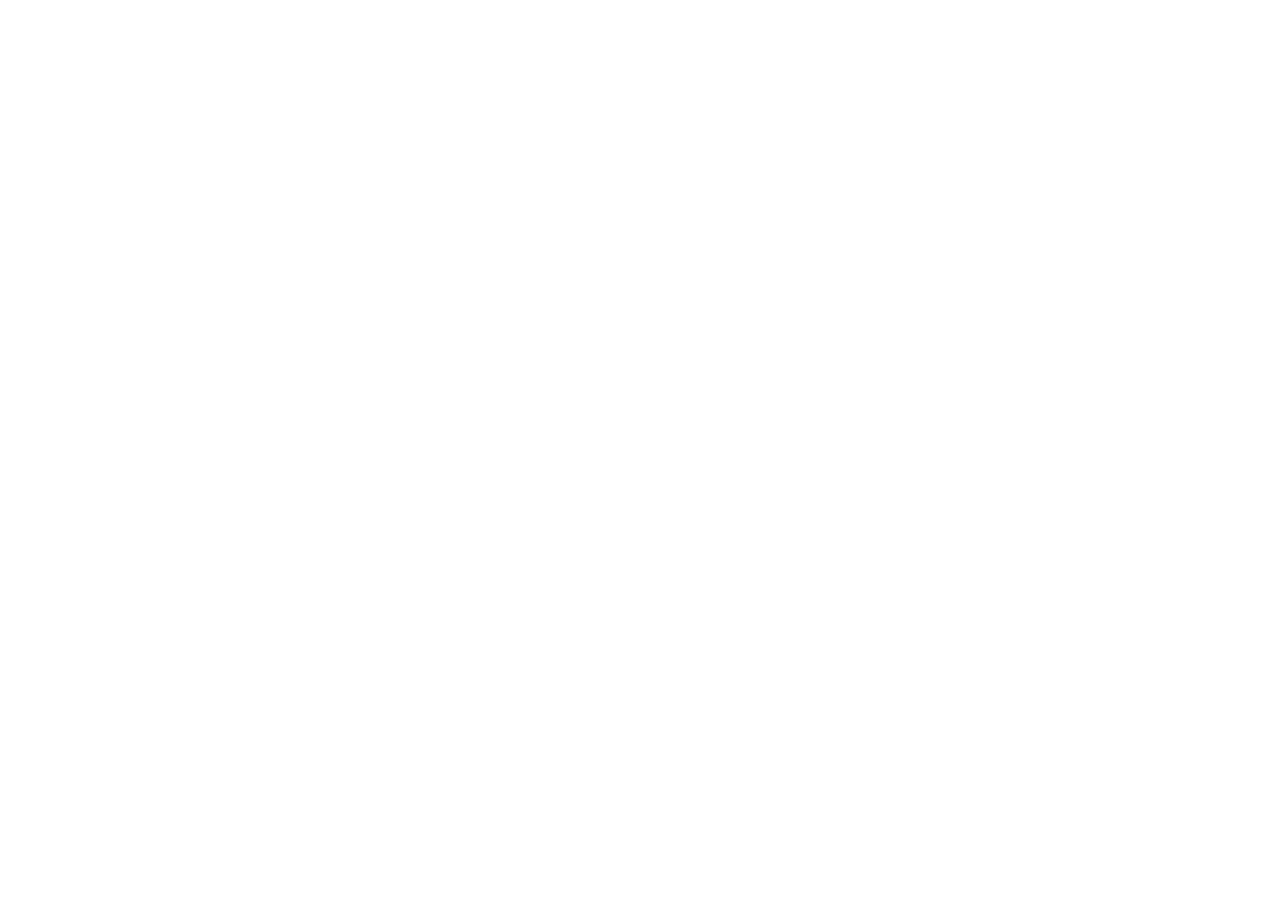
==== assets/index.html @ de312c6b "exercise 1,2 solution added" ====
<!DOCTYPE html>
<html lang="en">
<head>
  <meta charset="UTF-8">
  <meta name="viewport" content="width=device-width, initial-scale=1.0">
  <title>Document</title>
</head>
<body>
  
  <script src="./js/main.js"></script>
</body>
</html>
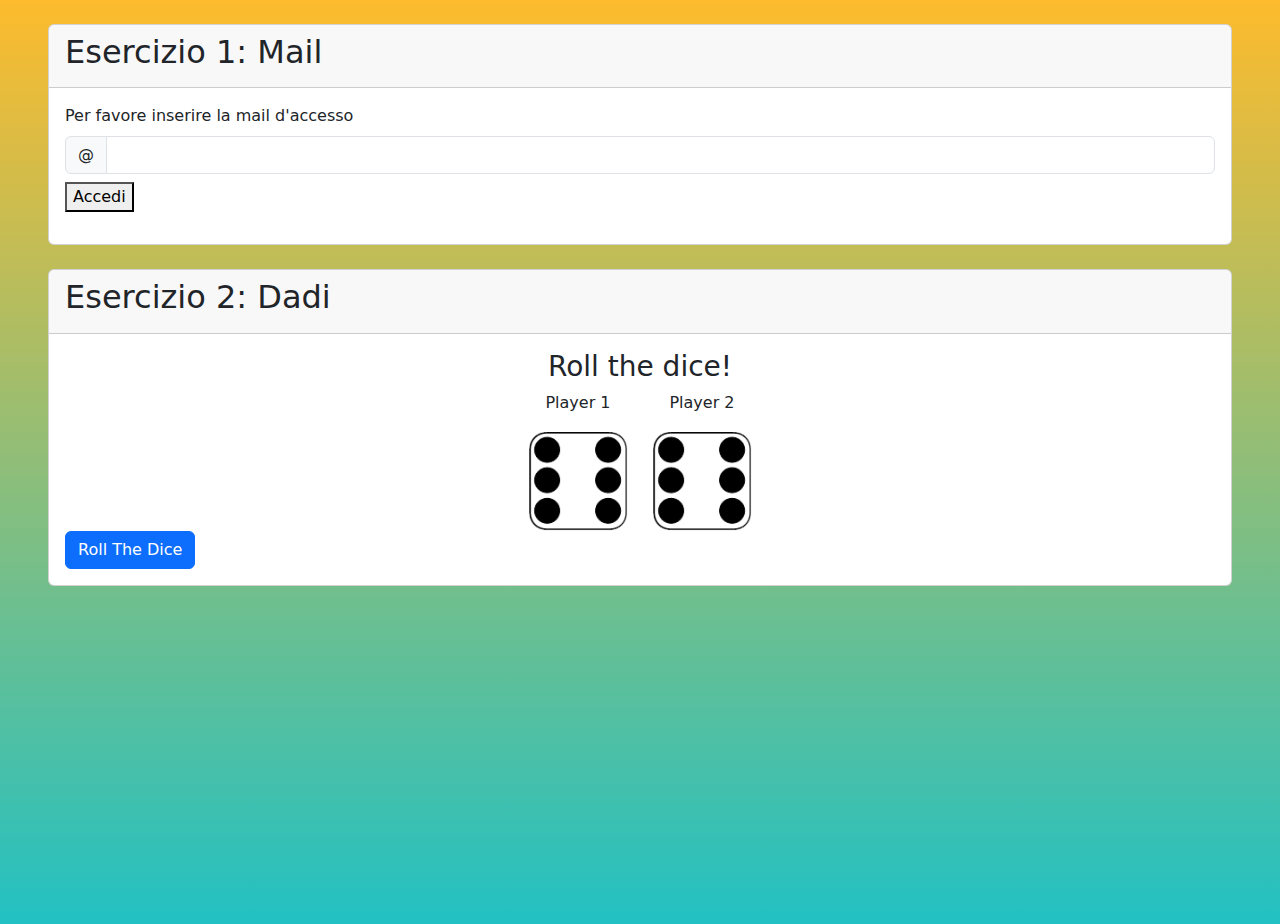
==== commit 7df2eaa1: "add prove.js to try different approach, funny animation etc" ====
--- a/assets/index.html
+++ b/assets/index.html
@@ -1,12 +1,90 @@
 <!DOCTYPE html>
 <html lang="en">
+
 <head>
   <meta charset="UTF-8">
   <meta name="viewport" content="width=device-width, initial-scale=1.0">
+  <link href="https://cdn.jsdelivr.net/npm/bootstrap@5.3.3/dist/css/bootstrap.min.css" rel="stylesheet"
+    integrity="sha384-QWTKZyjpPEjISv5WaRU9OFeRpok6YctnYmDr5pNlyT2bRjXh0JMhjY6hW+ALEwIH" crossorigin="anonymous">
+  <link rel="stylesheet" href="./css/style.css">
   <title>Document</title>
 </head>
+
 <body>
-  
-  <script src="./js/main.js"></script>
+  <div class="container-fluid">
+    <div class="row m-4 gap-4 flex-column">
+      <div class="col">
+        <!-- primo esercizio -->
+        <div class="card">
+          <div class="card-header">
+            <h2>Esercizio 1: Mail</h2>
+          </div>
+          <div class="card-body">
+            <!-- enter your mail -->
+            <form action="" class="input-group" id="my_form">
+              <div class="col mb-3">
+                <label for="user_input" class="form-label">Per favore inserire la mail d'accesso</label>
+                <div class="input-group mb-2">
+                  <span class="input-group-text" id="basic-addon1">@</span>
+                  <input class="form-control" type="text" name="user_input" id="user_input">
+                </div>
+                <div>
+                  <button type="submit" id="enter_input">Accedi</button>
+                </div>
+              </div>
+
+            </form>
+            <!-- append elements placed here -->
+            <div id="Access_status">
+            </div>
+          </div>
+        </div>
+      </div>
+      <!-- secondo esercizio -->
+      <div class="col">
+        <div class="card">
+          <div class="card-header">
+            <h2>
+              Esercizio 2: Dadi
+            </h2>
+          </div>
+          <div class="card-body">
+            <div class="row justify-content-center">
+              <div class="col-12 text-center">
+                <h3>
+                  Roll the dice!
+                </h3>
+              </div>
+              <!-- dice 1 -->
+              <div class="col-auto">
+                <p class="text-center">
+                  Player 1
+                </p>
+                <img src="./img/dice6.png" alt="" class="dice_img" id="dice1">
+              </div>
+              <!-- dice 2 -->
+              <div class="col-auto">
+                <p class="text-center">
+                  Player 2
+                </p>
+                <img src="./img/dice6.png" alt="" class="dice_img" id="dice2">
+              </div>
+              <!-- click to roll button -->
+              <div class="col-12">
+                <button type="button" class="btn btn-primary" onclick="rollTheDice()">
+                  Roll The Dice</button>
+              </div>
+            </div>
+          </div>
+        </div>
+      </div>
+    </div>
+  </div>
+  <script src="https://cdn.jsdelivr.net/npm/bootstrap@5.3.3/dist/js/bootstrap.bundle.min.js"
+    integrity="sha384-YvpcrYf0tY3lHB60NNkmXc5s9fDVZLESaAA55NDzOxhy9GkcIdslK1eN7N6jIeHz"
+    crossorigin="anonymous"></script>
+  <script src="./js/prove.js"></script>
+  <!-- <script src="./js/main.js"></script> -->
 </body>
+
 </html>--- a/assets/css/style.css
+++ b/assets/css/style.css
@@ -0,0 +1,21 @@
+body{
+  min-height:100vh;
+  background: rgb(34,193,195);
+  background: linear-gradient(0deg, rgba(34,193,195,1) 0%, rgba(253,187,45,1) 100%);
+  background-size:contain;
+  background-repeat: no-repeat;
+}
+
+.dice_img{
+  width:100px;
+  height:100px;
+}
+
+.gif_sizing{
+  width:100px;
+  height:100px;
+}
+
+.dynamic-image {
+  transform: scale(3);
+}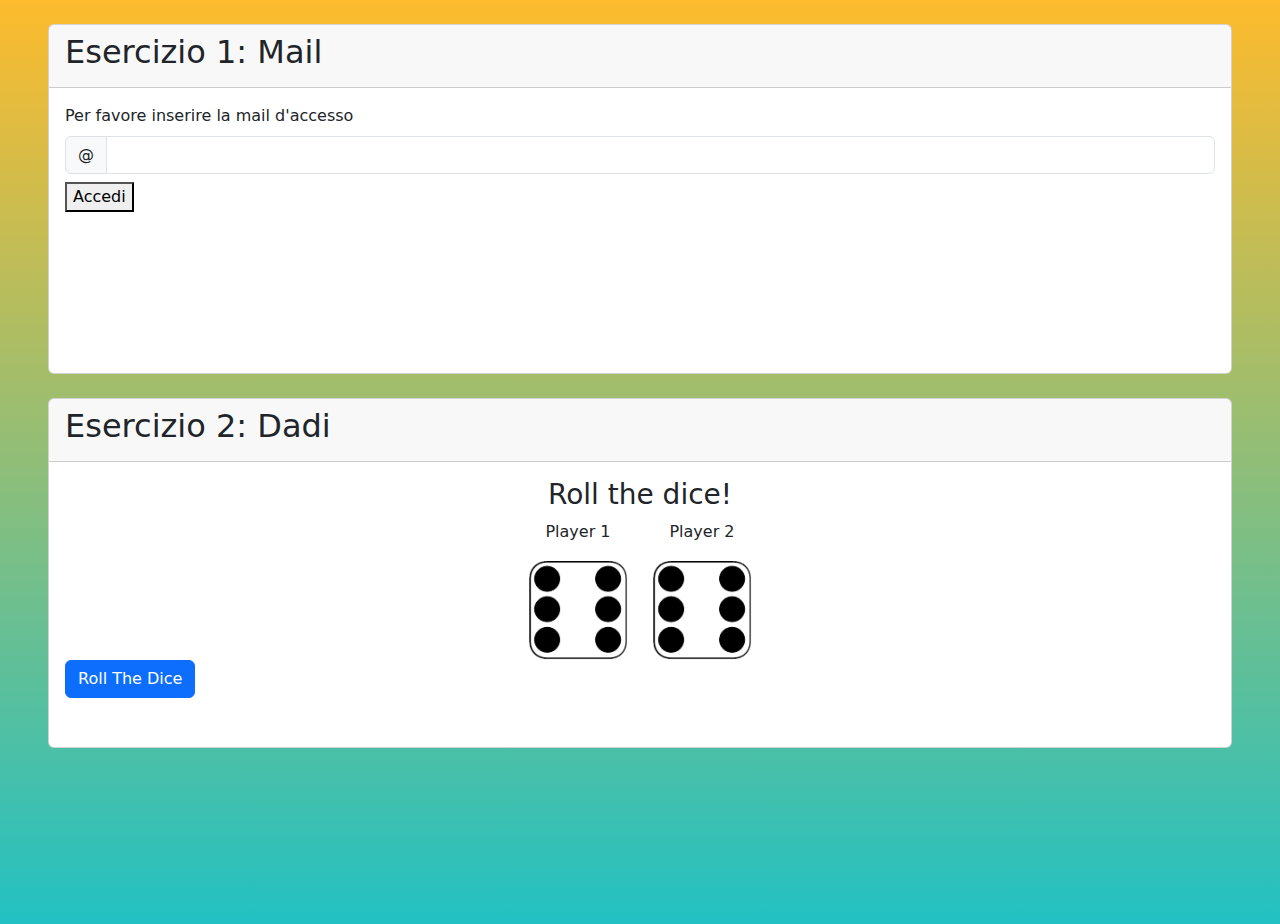
==== commit 70f84d23: "minor fix" ====
--- a/assets/index.html
+++ b/assets/index.html
@@ -15,7 +15,7 @@
     <div class="row m-4 gap-4 flex-column">
       <div class="col">
         <!-- primo esercizio -->
-        <div class="card">
+        <div class="card ms_my_card">
           <div class="card-header">
             <h2>Esercizio 1: Mail</h2>
           </div>
@@ -42,7 +42,7 @@
       </div>
       <!-- secondo esercizio -->
       <div class="col">
-        <div class="card">
+        <div class="card ms_my_card" >
           <div class="card-header">
             <h2>
               Esercizio 2: Dadi
--- a/assets/css/style.css
+++ b/assets/css/style.css
@@ -4,6 +4,10 @@
   background: linear-gradient(0deg, rgba(34,193,195,1) 0%, rgba(253,187,45,1) 100%);
   background-size:contain;
   background-repeat: no-repeat;
+}
+
+.ms_my_card{
+  min-height:350px;
 }
 
 .dice_img{
